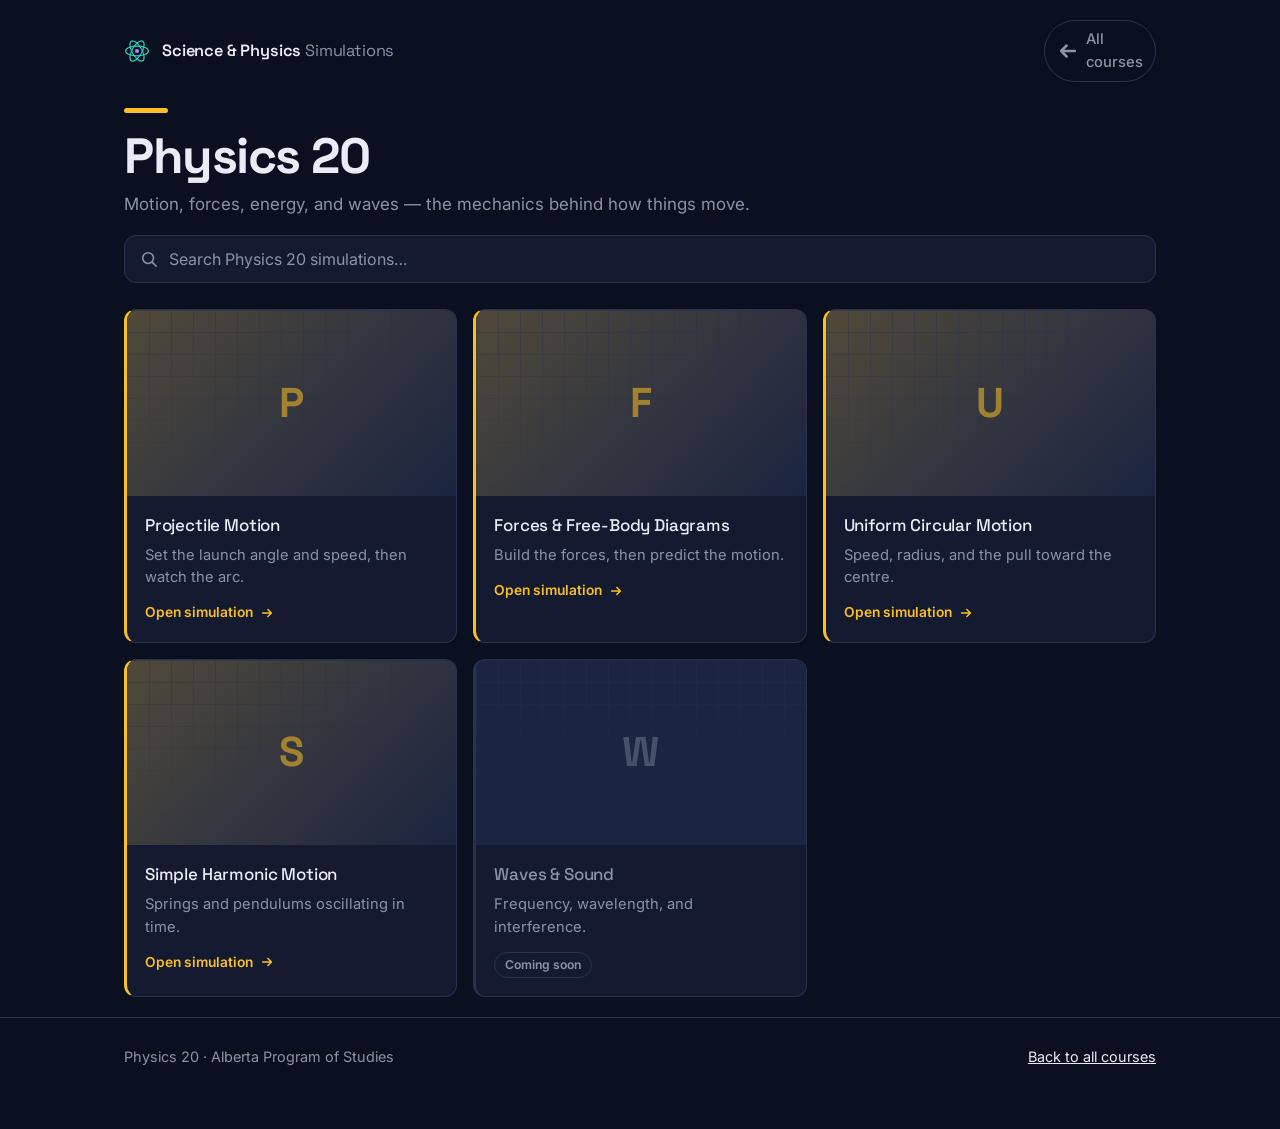
==== physics20.html @ 16d33546 "Website Build v1.0" ====
<!DOCTYPE html>
<html lang="en">
<head>
<meta charset="UTF-8">
<meta name="viewport" content="width=device-width, initial-scale=1.0">
<title>Physics 20 — Simulations</title>
<link rel="preconnect" href="https://fonts.googleapis.com">
<link rel="preconnect" href="https://fonts.gstatic.com" crossorigin>
<link href="https://fonts.googleapis.com/css2?family=Space+Grotesk:wght@400;500;600;700&family=Inter:wght@400;500;600&display=swap" rel="stylesheet">
<link rel="stylesheet" href="styles.css">
</head>
<body class="theme-phys20">

  <header class="topbar">
    <svg class="mark" viewBox="0 0 32 32" aria-hidden="true">
      <ellipse cx="16" cy="16" rx="14" ry="6"/>
      <ellipse cx="16" cy="16" rx="14" ry="6" transform="rotate(60 16 16)"/>
      <ellipse cx="16" cy="16" rx="14" ry="6" transform="rotate(120 16 16)"/>
      <circle class="nucleus" cx="16" cy="16" r="2.6"/>
    </svg>
    <div class="brand">Science &amp; Physics <span>Simulations</span></div>
    <a class="back" href="index.html">
      <svg viewBox="0 0 16 16" fill="none" aria-hidden="true"><path d="M13 8H4M7 4L3 8l4 4" stroke="currentColor" stroke-width="1.8" stroke-linecap="round" stroke-linejoin="round"/></svg>
      All courses
    </a>
  </header>

  <section class="course-header">
    <div class="rule"></div>
    <h1>Physics 20</h1>
    <p>Motion, forces, energy, and waves — the mechanics behind how things move.</p>
  </section>

  <div class="search">
    <div class="search-wrap">
      <svg class="search-ic" viewBox="0 0 20 20" fill="none" aria-hidden="true"><circle cx="9" cy="9" r="6" stroke="currentColor" stroke-width="1.8"/><path d="M14 14l4 4" stroke="currentColor" stroke-width="1.8" stroke-linecap="round"/></svg>
      <input id="search" type="search" placeholder="Search Physics 20 simulations…" aria-label="Search Physics 20 simulations">
    </div>
  </div>

  <main class="wrap"><div class="tiles" id="tiles"></div></main>

  <footer>
    <div class="wrap">
      <div>Physics 20 · Alberta Program of Studies</div>
      <div><a href="index.html">Back to all courses</a></div>
    </div>
  </footer>

<script src="sims.js"></script>
<script src="app.js"></script>
<script>
/* Show only this course's simulations, filtered live by the search box. */
(function(){
  var mine = SIMS.filter(function(s){ return s.course === "phys20"; });
  wireSearch(document.getElementById("search"), document.getElementById("tiles"), mine);
})();
</script>
</body>
</html>
---- styles.css ----
/* =========================================================
   Shared styles for the whole site.
   Edit this one file to restyle every page at once.
   Course accent colours are the three --sci10 / --phys20 / --phys30 below.
   ========================================================= */
:root{
  --bg:#0B1020;
  --surface:#141B30;
  --surface-2:#1B2440;
  --line:#28324f;
  --text:#E8ECF4;
  --muted:#8A94A8;
  --sci10:#2DD4BF;
  --phys20:#FBBF24;
  --phys30:#A78BFA;
  --display:"Space Grotesk", ui-sans-serif, system-ui, sans-serif;
  --body:"Inter", ui-sans-serif, system-ui, -apple-system, sans-serif;
}
*{box-sizing:border-box}
html{scroll-behavior:smooth}
body{
  margin:0;background:var(--bg);color:var(--text);
  font-family:var(--body);line-height:1.55;-webkit-font-smoothing:antialiased;
}
a{color:inherit}
.wrap{max-width:1080px;margin:0 auto;padding:0 24px}

/* course accent per page (set on <body>) */
body.theme-sci10{--accent:var(--sci10)}
body.theme-phys20{--accent:var(--phys20)}
body.theme-phys30{--accent:var(--phys30)}

/* ---------- top bar ---------- */
.topbar{display:flex;align-items:center;gap:12px;padding:20px 24px;max-width:1080px;margin:0 auto}
.mark{width:26px;height:26px;flex:none}
.mark ellipse{fill:none;stroke:var(--sci10);stroke-width:1.4}
.mark .nucleus{fill:var(--phys30);stroke:none}
.brand{font-family:var(--display);font-weight:600;font-size:1.02rem;letter-spacing:-0.01em}
.brand span{color:var(--muted);font-weight:400}
.topbar .back{
  margin-left:auto;text-decoration:none;color:var(--muted);font-size:0.92rem;font-weight:500;
  display:inline-flex;align-items:center;gap:7px;padding:7px 12px;border-radius:999px;
  border:1px solid var(--line);transition:color .18s ease, border-color .18s ease;
}
.topbar .back:hover{color:var(--text);border-color:var(--muted)}
.topbar .back:focus-visible{outline:2px solid var(--text);outline-offset:2px}

/* ---------- hero (home page) ---------- */
.hero{position:relative;margin:8px auto 26px;max-width:1080px;padding:0 24px}
.hero-card{
  position:relative;overflow:hidden;border:1px solid var(--line);border-radius:18px;
  background:linear-gradient(180deg, rgba(45,212,191,0.04), rgba(167,139,250,0.05)), var(--surface);
  padding:52px 40px 44px;
}
.hero-card::before{
  content:"";position:absolute;inset:0;pointer-events:none;opacity:0.5;
  background-image:linear-gradient(var(--line) 1px, transparent 1px),linear-gradient(90deg, var(--line) 1px, transparent 1px);
  background-size:34px 34px;
  -webkit-mask-image:radial-gradient(120% 90% at 20% 0%, #000 30%, transparent 75%);
  mask-image:radial-gradient(120% 90% at 20% 0%, #000 30%, transparent 75%);
}
.hero-grid{position:relative;display:grid;grid-template-columns:1.1fr 0.9fr;gap:32px;align-items:center}
h1{font-family:var(--display);font-weight:700;font-size:clamp(2.1rem,5vw,3.1rem);line-height:1.02;letter-spacing:-0.03em;margin:0 0 16px}
.lede{font-size:1.08rem;color:var(--muted);max-width:36ch;margin:0}
.trajectory{width:100%;height:auto;display:block}
.traj-grid{stroke:var(--line);stroke-width:1}
.traj-ground{stroke:var(--muted);stroke-width:1.2;opacity:.6}
.traj-path{fill:none;stroke:var(--phys20);stroke-width:2.4;stroke-linecap:round;stroke-dasharray:6 7}
.traj-ball{fill:var(--phys20)}
.traj-ball-glow{fill:var(--phys20);opacity:.28}

/* ---------- search ---------- */
.search{max-width:1080px;margin:0 auto 26px;padding:0 24px}
.search-wrap{position:relative}
.search-ic{position:absolute;left:16px;top:50%;transform:translateY(-50%);width:18px;height:18px;color:var(--muted);pointer-events:none}
.search input{
  width:100%;background:var(--surface);border:1px solid var(--line);border-radius:12px;
  color:var(--text);font-family:var(--body);font-size:1rem;padding:13px 16px 13px 44px;
  outline:none;transition:border-color .18s ease;
}
.search input::placeholder{color:var(--muted)}
.search input:focus{border-color:var(--accent, var(--muted))}

/* ---------- home page course cards ---------- */
.doors{max-width:1080px;margin:0 auto 20px;padding:0 24px}
.doors h2{font-family:var(--display);font-weight:600;font-size:1.15rem;letter-spacing:-0.01em;margin:0 0 16px;color:var(--muted)}
.card-grid{display:grid;gap:16px;grid-template-columns:repeat(auto-fit, minmax(260px, 1fr))}
.course-card{
  position:relative;display:flex;flex-direction:column;text-decoration:none;
  background:var(--surface);border:1px solid var(--line);border-top:4px solid var(--accent);
  border-radius:14px;padding:26px 24px 22px;min-height:210px;
  transition:transform .2s ease, border-color .2s ease, background .2s ease;
}
.course-card:hover{transform:translateY(-4px);background:var(--surface-2);border-color:var(--accent)}
.course-card:focus-visible{outline:2px solid var(--text);outline-offset:3px}
.course-card h3{font-family:var(--display);font-weight:600;font-size:1.6rem;letter-spacing:-0.02em;margin:0 0 10px}
.course-card p{margin:0 0 18px;color:var(--muted);font-size:0.96rem;line-height:1.5}
.tags{display:flex;flex-wrap:wrap;gap:7px;margin-top:auto}
.tag{font-size:0.78rem;color:var(--text);background:var(--surface-2);border:1px solid var(--line);border-radius:999px;padding:4px 11px}
.course-card:hover .tag{border-color:var(--accent)}
.enter{margin-top:18px;display:inline-flex;align-items:center;gap:8px;font-weight:600;font-size:0.9rem;color:var(--accent)}
.enter svg{width:15px;height:15px}

/* ---------- search results heading (home) ---------- */
.results{max-width:1080px;margin:0 auto 20px;padding:0 24px;display:none}
.results h2{font-family:var(--display);font-weight:600;font-size:1.15rem;letter-spacing:-0.01em;margin:0 0 16px;color:var(--muted)}

/* ---------- course page header ---------- */
.course-header{max-width:1080px;margin:6px auto 18px;padding:0 24px}
.course-header .rule{width:44px;height:5px;border-radius:3px;background:var(--accent);margin-bottom:18px}
.course-header h1{margin:0 0 10px}
.course-header p{color:var(--muted);font-size:1.06rem;max-width:60ch;margin:0}

/* ---------- simulation tiles ---------- */
main{padding:8px 0 40px}
.tiles{display:grid;gap:16px;grid-template-columns:repeat(auto-fill, minmax(250px, 1fr))}
.tile{
  position:relative;display:flex;flex-direction:column;text-decoration:none;background:var(--surface);
  border:1px solid var(--line);border-left:3px solid var(--accent);border-radius:12px;overflow:hidden;
  transition:transform .18s ease, border-color .18s ease, background .18s ease;
}
.tile:hover{transform:translateY(-3px);background:var(--surface-2);border-color:var(--accent)}
.tile:focus-visible{outline:2px solid var(--text);outline-offset:3px}
.tile-body{padding:16px 18px 18px}
.tile h3{font-family:var(--display);font-weight:500;font-size:1.06rem;margin:0 0 6px;letter-spacing:-0.01em}
.tile p{margin:0;color:var(--muted);font-size:0.92rem;line-height:1.5}
.tile .go{margin-top:14px;display:inline-flex;align-items:center;gap:7px;font-size:0.86rem;font-weight:600;color:var(--accent)}
.tile .go svg{width:14px;height:14px}
.tile.soon{border-left-color:var(--line);cursor:default}
.tile.soon:hover{transform:none;background:var(--surface);border-color:var(--line)}
.tile.soon h3{color:var(--muted)}
.soon-tag{display:inline-block;margin-top:14px;font-size:0.76rem;font-weight:600;color:var(--muted);border:1px solid var(--line);border-radius:999px;padding:3px 10px}

/* thumbnail area */
.thumb{position:relative;aspect-ratio:16/9;background:var(--surface-2);overflow:hidden}
.thumb img{width:100%;height:100%;object-fit:cover;display:block}
.thumb.placeholder{background:linear-gradient(135deg, color-mix(in srgb, var(--accent) 24%, var(--surface-2)), var(--surface-2))}
.thumb.placeholder::after{
  content:"";position:absolute;inset:0;opacity:.4;
  background-image:linear-gradient(var(--line) 1px,transparent 1px),linear-gradient(90deg,var(--line) 1px,transparent 1px);
  background-size:22px 22px;
  -webkit-mask-image:linear-gradient(180deg,#000,transparent);mask-image:linear-gradient(180deg,#000,transparent);
}
.monogram{position:absolute;inset:0;display:grid;place-items:center;font-family:var(--display);font-weight:700;font-size:2.6rem;color:var(--accent);opacity:.55;z-index:1}
.tile.soon .thumb.placeholder{background:var(--surface-2)}
.tile.soon .monogram{color:var(--muted);opacity:.4}

.empty{color:var(--muted);padding:16px 4px}

/* ---------- footer ---------- */
footer{border-top:1px solid var(--line);padding:28px 0 60px;color:var(--muted);font-size:0.9rem;margin-top:20px}
footer .wrap{display:flex;justify-content:space-between;gap:16px;flex-wrap:wrap}
footer a{color:var(--text)}

/* ---------- responsive ---------- */
@media (max-width:760px){
  .hero-card{padding:36px 24px 30px}
  .hero-grid{grid-template-columns:1fr;gap:22px}
  .traj-wrap{order:-1;max-width:340px}
}
@media (prefers-reduced-motion:reduce){
  html{scroll-behavior:auto}
  *{transition:none !important}
}
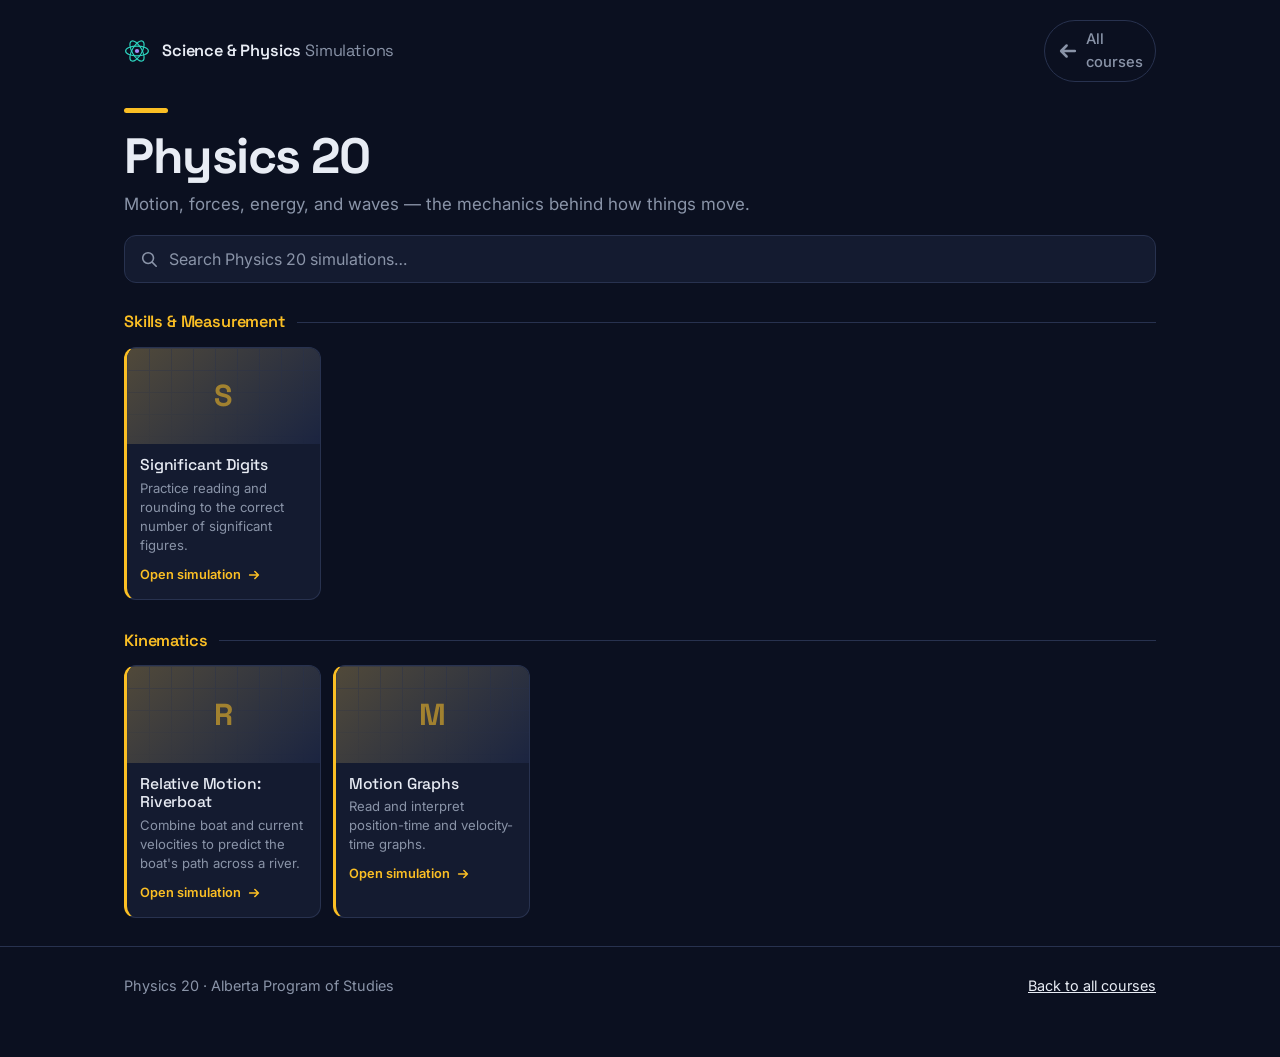
==== commit d62be9f7: "Update to style and box size, as well as headers" ====
--- a/physics20.html
+++ b/physics20.html
@@ -38,7 +38,7 @@
     </div>
   </div>
 
-  <main class="wrap"><div class="tiles" id="tiles"></div></main>
+  <main class="wrap"><div id="tiles"></div></main>
 
   <footer>
     <div class="wrap">
@@ -53,7 +53,7 @@
 /* Show only this course's simulations, filtered live by the search box. */
 (function(){
   var mine = SIMS.filter(function(s){ return s.course === "phys20"; });
-  wireSearch(document.getElementById("search"), document.getElementById("tiles"), mine);
+  wireCourse(document.getElementById("search"), document.getElementById("tiles"), mine, UNIT_ORDER["phys20"]);
 })();
 </script>
 </body>
--- a/styles.css
+++ b/styles.css
@@ -86,14 +86,14 @@
 .doors h2{font-family:var(--display);font-weight:600;font-size:1.15rem;letter-spacing:-0.01em;margin:0 0 16px;color:var(--muted)}
 .card-grid{display:grid;gap:16px;grid-template-columns:repeat(auto-fit, minmax(260px, 1fr))}
 .course-card{
-  position:relative;display:flex;flex-direction:column;text-decoration:none;
+  position:relative;display:flex;flex-direction:column;align-items:center;justify-content:center;text-align:center;text-decoration:none;
   background:var(--surface);border:1px solid var(--line);border-top:4px solid var(--accent);
-  border-radius:14px;padding:26px 24px 22px;min-height:210px;
+  border-radius:14px;padding:34px 24px;min-height:150px;
   transition:transform .2s ease, border-color .2s ease, background .2s ease;
 }
 .course-card:hover{transform:translateY(-4px);background:var(--surface-2);border-color:var(--accent)}
 .course-card:focus-visible{outline:2px solid var(--text);outline-offset:3px}
-.course-card h3{font-family:var(--display);font-weight:600;font-size:1.6rem;letter-spacing:-0.02em;margin:0 0 10px}
+.course-card h3{font-family:var(--display);font-weight:600;font-size:1.85rem;letter-spacing:-0.02em;margin:0}
 .course-card p{margin:0 0 18px;color:var(--muted);font-size:0.96rem;line-height:1.5}
 .tags{display:flex;flex-wrap:wrap;gap:7px;margin-top:auto}
 .tag{font-size:0.78rem;color:var(--text);background:var(--surface-2);border:1px solid var(--line);border-radius:999px;padding:4px 11px}
@@ -111,9 +111,18 @@
 .course-header h1{margin:0 0 10px}
 .course-header p{color:var(--muted);font-size:1.06rem;max-width:60ch;margin:0}
 
+/* ---------- unit groups (course pages) ---------- */
+.unit-group{margin-bottom:28px}
+.unit-heading{
+  display:flex;align-items:center;gap:12px;
+  font-family:var(--display);font-weight:600;font-size:1.02rem;letter-spacing:-0.01em;
+  color:var(--accent);margin:0 0 12px;
+}
+.unit-heading::after{content:"";flex:1;height:1px;background:var(--line)}
+
 /* ---------- simulation tiles ---------- */
 main{padding:8px 0 40px}
-.tiles{display:grid;gap:16px;grid-template-columns:repeat(auto-fill, minmax(250px, 1fr))}
+.tiles{display:grid;gap:12px;grid-template-columns:repeat(auto-fill, minmax(190px, 1fr))}
 .tile{
   position:relative;display:flex;flex-direction:column;text-decoration:none;background:var(--surface);
   border:1px solid var(--line);border-left:3px solid var(--accent);border-radius:12px;overflow:hidden;
@@ -121,10 +130,10 @@
 }
 .tile:hover{transform:translateY(-3px);background:var(--surface-2);border-color:var(--accent)}
 .tile:focus-visible{outline:2px solid var(--text);outline-offset:3px}
-.tile-body{padding:16px 18px 18px}
-.tile h3{font-family:var(--display);font-weight:500;font-size:1.06rem;margin:0 0 6px;letter-spacing:-0.01em}
-.tile p{margin:0;color:var(--muted);font-size:0.92rem;line-height:1.5}
-.tile .go{margin-top:14px;display:inline-flex;align-items:center;gap:7px;font-size:0.86rem;font-weight:600;color:var(--accent)}
+.tile-body{padding:12px 13px 13px}
+.tile h3{font-family:var(--display);font-weight:500;font-size:0.98rem;margin:0 0 4px;letter-spacing:-0.01em;line-height:1.2}
+.tile p{margin:0;color:var(--muted);font-size:0.82rem;line-height:1.45}
+.tile .go{margin-top:10px;display:inline-flex;align-items:center;gap:6px;font-size:0.8rem;font-weight:600;color:var(--accent)}
 .tile .go svg{width:14px;height:14px}
 .tile.soon{border-left-color:var(--line);cursor:default}
 .tile.soon:hover{transform:none;background:var(--surface);border-color:var(--line)}
@@ -132,7 +141,7 @@
 .soon-tag{display:inline-block;margin-top:14px;font-size:0.76rem;font-weight:600;color:var(--muted);border:1px solid var(--line);border-radius:999px;padding:3px 10px}
 
 /* thumbnail area */
-.thumb{position:relative;aspect-ratio:16/9;background:var(--surface-2);overflow:hidden}
+.thumb{position:relative;aspect-ratio:2/1;background:var(--surface-2);overflow:hidden}
 .thumb img{width:100%;height:100%;object-fit:cover;display:block}
 .thumb.placeholder{background:linear-gradient(135deg, color-mix(in srgb, var(--accent) 24%, var(--surface-2)), var(--surface-2))}
 .thumb.placeholder::after{
@@ -141,7 +150,7 @@
   background-size:22px 22px;
   -webkit-mask-image:linear-gradient(180deg,#000,transparent);mask-image:linear-gradient(180deg,#000,transparent);
 }
-.monogram{position:absolute;inset:0;display:grid;place-items:center;font-family:var(--display);font-weight:700;font-size:2.6rem;color:var(--accent);opacity:.55;z-index:1}
+.monogram{position:absolute;inset:0;display:grid;place-items:center;font-family:var(--display);font-weight:700;font-size:1.9rem;color:var(--accent);opacity:.55;z-index:1}
 .tile.soon .thumb.placeholder{background:var(--surface-2)}
 .tile.soon .monogram{color:var(--muted);opacity:.4}
 
